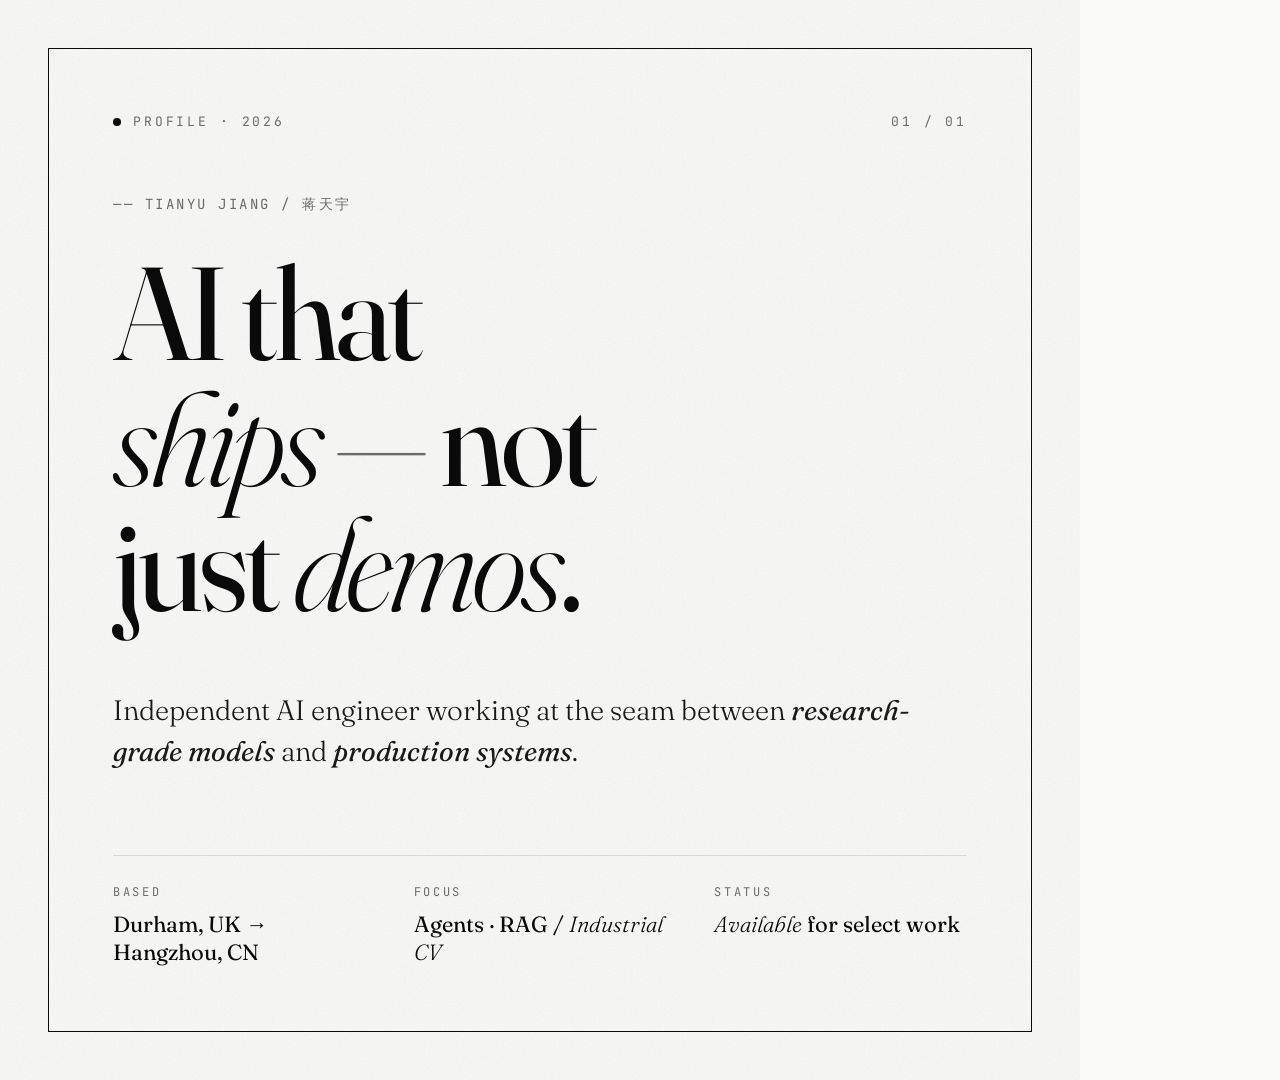
==== social.html @ 701c5ec3 "initial portfolio v1 — Router One featured, 5 projects, EN/ZH" ====
<!DOCTYPE html>
<html lang="en">
<head>
<meta charset="UTF-8" />
<title>Tianyu Jiang — Social Card</title>

<link rel="preconnect" href="https://fonts.googleapis.com" />
<link rel="preconnect" href="https://fonts.gstatic.com" crossorigin />
<link href="https://fonts.googleapis.com/css2?family=Fraunces:ital,opsz,wght@0,9..144,300;0,9..144,400;0,9..144,500;1,9..144,300;1,9..144,400;1,9..144,500&family=Inter+Tight:wght@400;500&family=JetBrains+Mono:wght@400;500&display=swap" rel="stylesheet" />

<style>
  :root {
    --ink: #0a0a0a;
    --ink-soft: #1a1a1a;
    --paper: #fafaf8;
    --paper-2: #f2f2ef;
    --rule: #d8d8d4;
    --muted: #6b6b6b;

    --serif: "Fraunces", "Times New Roman", serif;
    --sans: "Inter Tight", system-ui, sans-serif;
    --mono: "JetBrains Mono", ui-monospace, monospace;
  }

  *, *::before, *::after { box-sizing: border-box; }
  html, body {
    margin: 0;
    padding: 0;
    width: 1080px;
    height: 1080px;
    background: var(--paper);
    color: var(--ink);
    font-family: var(--sans);
    -webkit-font-smoothing: antialiased;
    overflow: hidden;
  }

  .stage {
    width: 1080px;
    height: 1080px;
    padding: 48px;
    position: relative;
  }

  .noise {
    position: absolute;
    inset: 0;
    pointer-events: none;
    opacity: 0.05;
    mix-blend-mode: multiply;
    background-image: url("data:image/svg+xml;utf8,<svg xmlns='http://www.w3.org/2000/svg' width='220' height='220'><filter id='n'><feTurbulence type='fractalNoise' baseFrequency='0.9' numOctaves='2' stitchTiles='stitch'/><feColorMatrix values='0 0 0 0 0  0 0 0 0 0  0 0 0 0 0  0 0 0 0.85 0'/></filter><rect width='100%25' height='100%25' filter='url(%23n)'/></svg>");
  }

  .frame {
    width: 100%;
    height: 100%;
    border: 1px solid var(--ink);
    padding: 64px;
    display: grid;
    grid-template-rows: auto 1fr auto;
    gap: 40px;
    position: relative;
  }

  /* TOP BAR */
  .top {
    display: flex;
    justify-content: space-between;
    align-items: center;
    font-family: var(--mono);
    font-size: 13px;
    text-transform: uppercase;
    letter-spacing: 0.22em;
    color: var(--muted);
  }
  .top .dot {
    display: inline-block;
    width: 8px;
    height: 8px;
    border-radius: 50%;
    background: var(--ink);
    margin-right: 12px;
    vertical-align: middle;
  }

  /* MAIN */
  .main {
    display: flex;
    flex-direction: column;
    justify-content: center;
    gap: 36px;
    padding-top: 10px;
  }
  .tag {
    font-family: var(--mono);
    font-size: 14px;
    letter-spacing: 0.18em;
    text-transform: uppercase;
    color: var(--muted);
  }
  h1 {
    font-family: var(--serif);
    font-weight: 400;
    font-size: 132px;
    line-height: 0.95;
    letter-spacing: -0.035em;
    margin: 0;
    color: var(--ink);
  }
  h1 em { font-style: italic; font-weight: 300; }
  h1 .dash { color: var(--muted); font-style: italic; font-weight: 300; }
  .sub {
    font-family: var(--serif);
    font-weight: 300;
    font-size: 28px;
    line-height: 1.45;
    color: var(--ink-soft);
    max-width: 860px;
  }
  .sub em { font-style: italic; font-weight: 400; }

  /* BOTTOM THREE COLS */
  .foot {
    display: grid;
    grid-template-columns: repeat(3, 1fr);
    gap: 48px;
    padding-top: 28px;
    border-top: 1px solid var(--rule);
  }
  .foot .k {
    font-family: var(--mono);
    font-size: 12px;
    text-transform: uppercase;
    letter-spacing: 0.22em;
    color: var(--muted);
    margin-bottom: 10px;
  }
  .foot .v {
    font-family: var(--serif);
    font-size: 22px;
    font-weight: 400;
    color: var(--ink);
    line-height: 1.3;
  }
  .foot .v em { font-style: italic; font-weight: 300; }
</style>
</head>
<body>
<div class="stage">
  <div class="noise"></div>
  <div class="frame">

    <div class="top">
      <span><span class="dot"></span>Profile · 2026</span>
      <span>01 / 01</span>
    </div>

    <div class="main">
      <div class="tag">—— Tianyu Jiang / 蒋天宇</div>
      <h1>AI that<br /><em>ships</em> <span class="dash">—</span> not<br />just <em>demos</em>.</h1>
      <p class="sub">Independent AI engineer working at the seam between <em>research-grade models</em> and <em>production systems</em>.</p>
    </div>

    <div class="foot">
      <div>
        <div class="k">Based</div>
        <div class="v">Durham, UK → Hangzhou, CN</div>
      </div>
      <div>
        <div class="k">Focus</div>
        <div class="v">Agents · RAG / <em>Industrial CV</em></div>
      </div>
      <div>
        <div class="k">Status</div>
        <div class="v"><em>Available</em> for select work</div>
      </div>
    </div>

  </div>
</div>
</body>
</html>
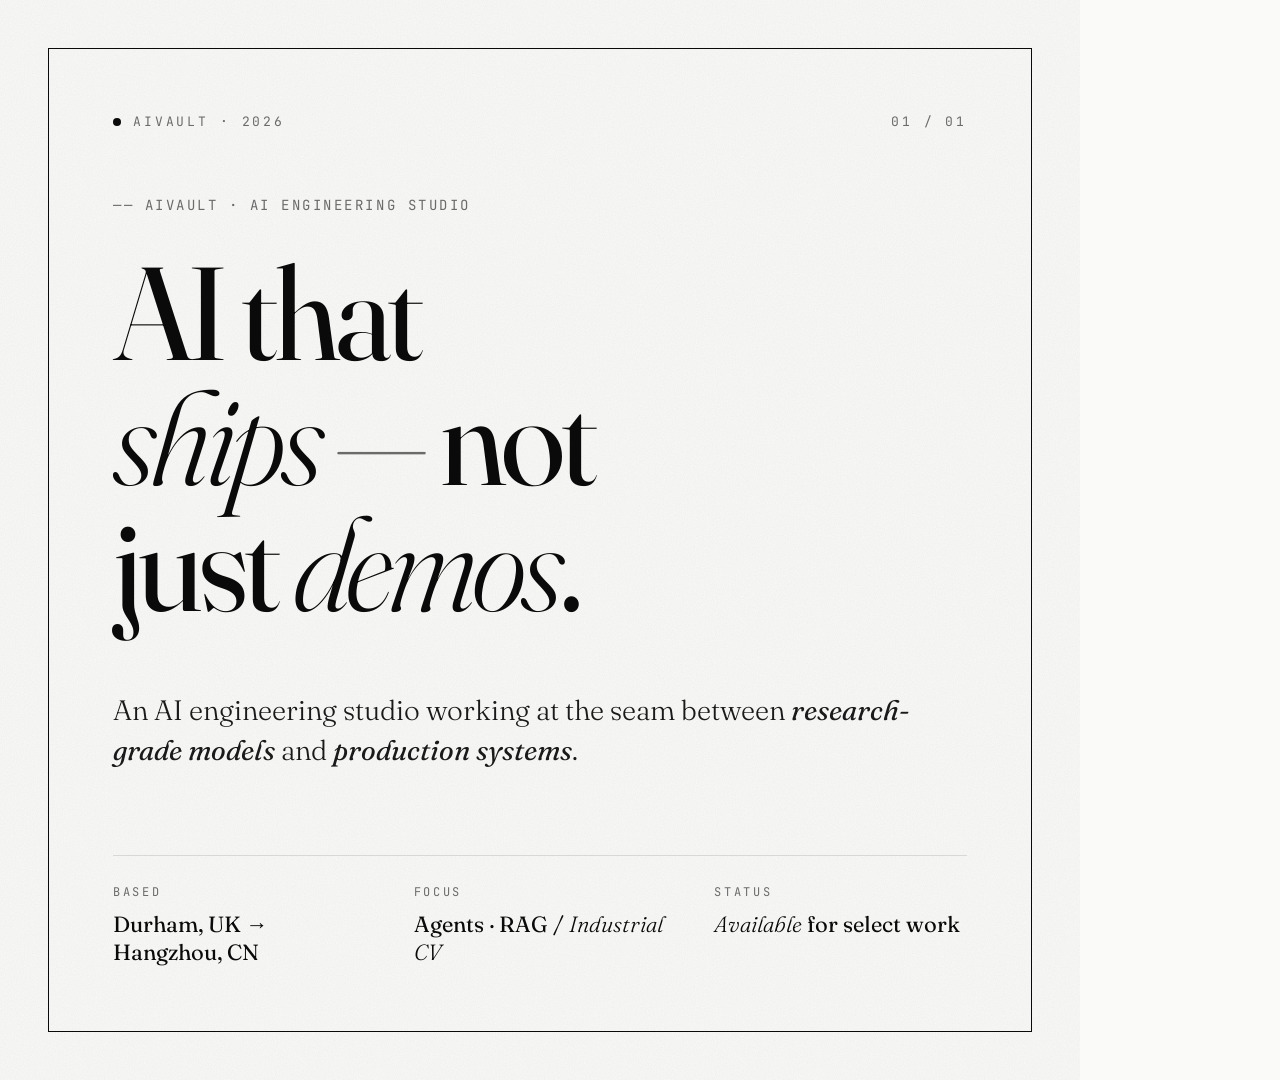
==== commit 4955d854: "rebrand to AIVAULT studio + flagship RAGDC gallery + CJK punctuation fix Brand: personal portfolio (" ====
--- a/social.html
+++ b/social.html
@@ -2,7 +2,7 @@
 <html lang="en">
 <head>
 <meta charset="UTF-8" />
-<title>Tianyu Jiang — Social Card</title>
+<title>AIVAULT — Social Card</title>
 
 <link rel="preconnect" href="https://fonts.googleapis.com" />
 <link rel="preconnect" href="https://fonts.gstatic.com" crossorigin />
@@ -151,14 +151,14 @@
   <div class="frame">
 
     <div class="top">
-      <span><span class="dot"></span>Profile · 2026</span>
+      <span><span class="dot"></span>AIVAULT · 2026</span>
       <span>01 / 01</span>
     </div>
 
     <div class="main">
-      <div class="tag">—— Tianyu Jiang / 蒋天宇</div>
+      <div class="tag">—— AIVAULT · AI Engineering Studio</div>
       <h1>AI that<br /><em>ships</em> <span class="dash">—</span> not<br />just <em>demos</em>.</h1>
-      <p class="sub">Independent AI engineer working at the seam between <em>research-grade models</em> and <em>production systems</em>.</p>
+      <p class="sub">An AI engineering studio working at the seam between <em>research-grade models</em> and <em>production systems</em>.</p>
     </div>
 
     <div class="foot">
